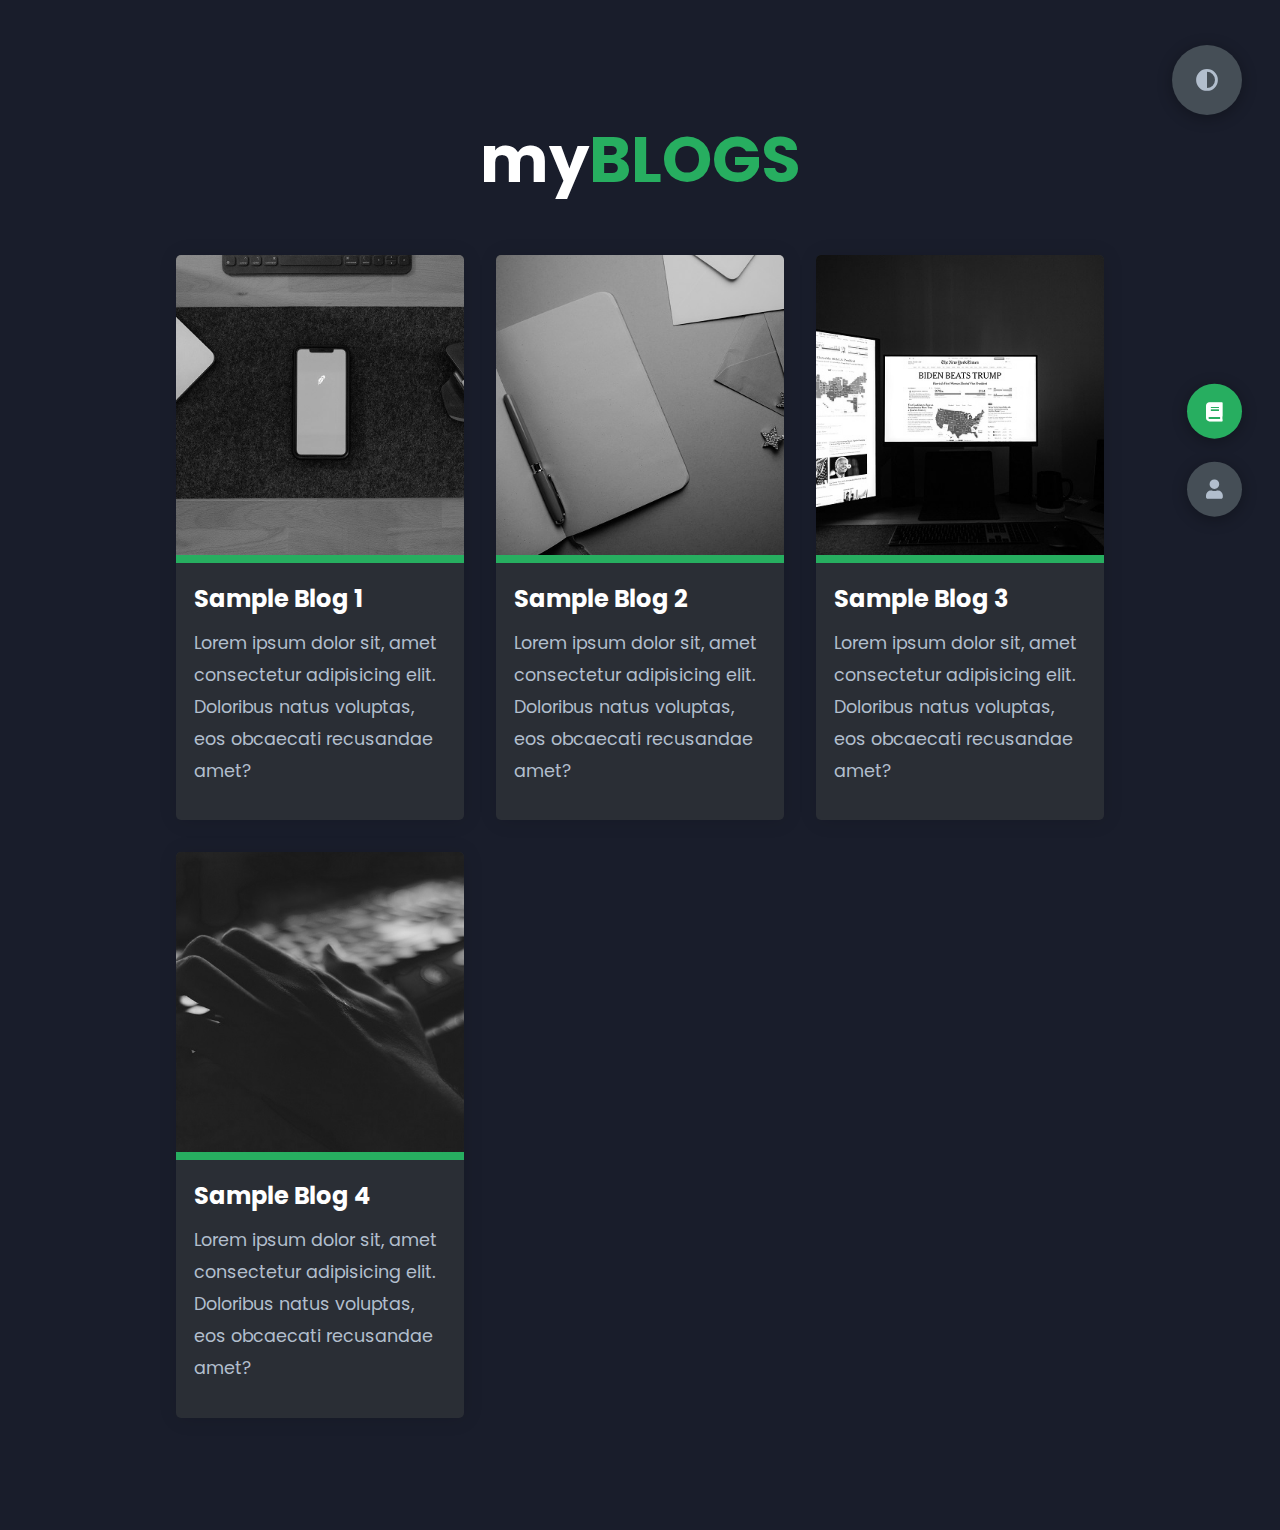
==== index.html @ 8f472147 "initial commit" ====
<!DOCTYPE html>
<html lang="en">
<head>
    <meta charset="UTF-8">
    <meta http-equiv="X-UA-Compatible" content="IE=edge">
    <meta name="viewport" content="width=device-width, initial-scale=1.0">
    <title>Portfolio</title>
    <link rel="stylesheet" href="/assets/styles.css">
    <link rel="preconnect" href="https://fonts.googleapis.com">
    <link rel="preconnect" href="https://fonts.gstatic.com" crossorigin>
    <link rel="stylesheet" href="https://cdnjs.cloudflare.com/ajax/libs/font-awesome/5.15.4/css/all.min.css" integrity="sha512-1ycn6IcaQQ40/MKBW2W4Rhis/DbILU74C1vSrLJxCq57o941Ym01SwNsOMqvEBFlcgUa6xLiPY/NS5R+E6ztJQ==" crossorigin="anonymous" referrerpolicy="no-referrer" />
    <link href="https://fonts.googleapis.com/css2?family=Poppins:wght@400;500;600;700;800&display=swap" rel="stylesheet">
    <script>
        const theme = localStorage.getItem('theme');

        // Set the class name of the main section when "theme" in cache is defined
        // Set theme to default if it is undefined
        if (theme == null) {
            document.documentElement.setAttribute("data-theme", "dark");
            localStorage["theme"] = "dark";
        }
        else if (theme == "dark") {
            document.documentElement.setAttribute("data-theme", "dark");
        }
        else if (theme == "light") {
            document.documentElement.setAttribute("data-theme", "light");
        }
    </script>
</head>
<body class="main-content" id="main-content">
    
    <!--Home Page-->
    <header class="section sec1 header active" id="home">
        <div class="header-content">
            <div class="main-title">
                <h2>My<span>Blogs</span></h2>
            </div>
            <div class="blogs">
                <div class="blog">
                    <img src="img/blog1.jpg" alt="Blog 1">
                    <div class="blog-text">
                        <a href="/blogs/blog1/">
                            <h4>
                                Sample Blog 1
                            </h4>
                        </a>
                        <p>
                            Lorem ipsum dolor sit, amet consectetur adipisicing elit. 
                            Doloribus natus voluptas, eos obcaecati recusandae amet?
                        </p>
                    </div>
                </div>
                <div class="blog">
                    <img src="img/blog2.jpg" alt="">
                    <div class="blog-text">
                        <a href="/blogs/blog1/">
                            <h4>
                                Sample Blog 2
                            </h4>
                        </a>
                        <p>
                            Lorem ipsum dolor sit, amet consectetur adipisicing elit. 
                            Doloribus natus voluptas, eos obcaecati recusandae amet?
                        </p>
                    </div>
                </div>
                <div class="blog">
                    <img src="img/blog3.jpg" alt="">
                    <div class="blog-text">
                        <a href="/blogs/blog1/">
                            <h4>
                                Sample Blog 3
                            </h4>
                        </a>
                        <p>
                            Lorem ipsum dolor sit, amet consectetur adipisicing elit. 
                            Doloribus natus voluptas, eos obcaecati recusandae amet?
                        </p>
                    </div>
                </div>
                <div class="blog">
                    <img src="img/port1.jpg" alt="">
                    <div class="blog-text">
                        <a href="/blogs/blog1/">
                            <h4>
                                Sample Blog 4
                            </h4>
                        </a>
                        <p>
                            Lorem ipsum dolor sit, amet consectetur adipisicing elit. 
                            Doloribus natus voluptas, eos obcaecati recusandae amet?
                        </p>
                    </div>
                </div>
            </div>
        </div>
    </header>

    <!--Remaining Sections-->
    <main>
        <section class="section sec2 about" id="about">
            <div class="main-title">
                <h2>about<span>Me</span></h2>
            </div>
            <div class="about-container">
                <div class="left-about">
                    <h4 class="name">Hi, I'm <span>Ashu Prasad</span>.</h4>
                    <p>
                        I'm working as a DevOps Engineer @ Bank of America. I'm part of the DataOps Team 
                        where we provision and manage the on premise Big-Data Infrastructure through DevOps solutions. <br /> <br />
                        I carry over 2 years of experience in the Software Industry with a focus on platform automations and metrics development.
                    </p>
                    <div class="btn-con">
                        <a href="#" class="submit-btn" target="_blank">
                            <span class="submit-btn-text">Download CV</span>
                            <span class="submit-btn-icon"><i class="fas fa-download"></i></span>
                        </a>
                    </div>
                </div>
                <div class="right-about">
                    <div class="about-item">
                        <img src="img/profile.jpeg" alt="">
                    </div>
                </div>
            </div>
            <h4 class="stat-title">My Skills</h4>
            <div class="about-stats">
                <div class="left-stats">
                    <div class="stat-item">
                        <p class="large-text">10+</p>
                        <p class="small-text">Projects </br> Completed</p>
                    </div>
                    <div class="stat-item">
                        <p class="large-text">2+</p>
                        <p class="small-text">Years of </br> Experience</p>
                    </div>
                </div>
                <div class="right-stats">
                    <div class="skill-item">
                        <img src="img/python.png" alt=""></img>
                    </div>
                    <div class="skill-item">
                        <img src="img/linux.png" alt=""></img>
                    </div>
                    <div class="skill-item">
                        <img src="img/git.png" alt=""></img>
                    </div>
                    <div class="skill-item">
                        <img src="img/docker.png" alt=""></img>
                    </div>
                    <div class="skill-item">
                        <img src="img/elk.png" alt=""></img>
                    </div>
                    <div class="skill-item">
                        <img src="img/ansible.png" alt=""></img>
                    </div>
                </div>
            </div>
            <h4 class="stat-title">Contact Me</h4>
            <div class="about-contact">
                <div class="left-contact">
                    <h4>Contact Me Here</h4>
                    <p>
                        
                    </p>
                    <div class="contact-info">
                        <div class="contact-item">
                            <div class="icon">
                                <i class="fas fa-map-marker-alt"></i>
                                <span>Location</span>
                            </div>
                            <p>
                                : Chennai, India
                            </p>
                        </div>
                        <div class="contact-item">
                            <div class="icon">
                                <i class="fas fa-envelope"></i>
                                <span>Email</span>
                            </div>
                            <p>
                                : ashu_prasad@outlook.com
                            </p>
                        </div>
                        <div class="contact-icons">
                            <a href="https://www.linkedin.com/in/ashuprasad/" target="_blank">
                                <i class="fab fa-linkedin"></i>
                            </a>
                            <a href="https://github.com/prasadashu" target="_blank">
                                <i class="fab fa-github"></i>
                            </a>
                        </div>
                    </div>
                </div>
                <div class="right-contact">
                    <form action="mailto:ashuprasadoffiziell@gmail.com" method="POST" class="contact-form">
                        <div class="contact-form input-name-email">
                            <input type="text" required placeholder="YOUR NAME">
                            <input type="text" required placeholder="YOUR EMAIL">
                        </div>
                        <div class="contact-form input-mail-subject">
                            <input type="text" required placeholder="ENTER SUBJECT">
                        </div>
                        <div class="contact-form input-email-content">
                            <textarea name="" id="" cols="15" rows="8" placeholder="Message here..."></textarea>
                        </div>
                        <div class="email-submit-btn">
                            <a href="#" class="submit-btn">
                                <span class="submit-btn-text">Submit</span>
                                <span class="submit-btn-icon"><i class="fas fa-envelope"></i></span>
                            </a>
                        </div>
                    </form>
                </div>
            </div>
        </section>
    </main>

    <!--Button Controls-->
    <div class="controls">
        <div class="control control-1 active-btn" data-id="home" >
            <i class="fas fa-book"></i>
        </div>
        <div class="control control-2 " data-id="about">
            <i class="fas fa-user"></i>
        </div>
    </div>

    <!--Theme Button-->
    <div class="theme-btn">
        <i class="fas fa-adjust"></i>
    </div>

    <!--Invoke JavaScript-->
    <script src="/assets/app.js"></script>
</body>
</html>
---- assets/styles.css ----
* {
  margin: 0;
  padding: 0;
  -webkit-box-sizing: border-box;
          box-sizing: border-box;
  list-style: none;
}

html, html[data-theme="light"] {
  --color-active-btn: #FFFFFF;
  --color-primary: #FFFFFF;
  --color-secondary: #1282d7;
  --color-white: #454e56;
  --color-black: #000;
  --color-grey0: #f8f8f8;
  --color-grey-1: #6c7983;
  --color-grey-2: #6c7983;
  --color-grey-3: #6c7983;
  --color-grey-4: #454e56;
  --color-grey-5: #f8f8f8;
  --color-grey-6: #12181b;
}

html[data-theme="dark"] {
  --color-active-btn: #FFFFFF;
  --color-primary: #191d2b;
  --color-secondary: #27AE60;
  --color-white: #FFFFFF;
  --color-black: #000;
  --color-grey0: #f8f8f8;
  --color-grey-1: #dbe1e8;
  --color-grey-2: #b2becd;
  --color-grey-3: #6c7983;
  --color-grey-4: #454e56;
  --color-grey-5: #2a2e35;
  --color-grey-6: #12181b;
}

:root {
  --br-sm-2: 14px;
  --box-shadow-1: 0 3px 15px rgba(0,0,0,.3);
  --transition-value: all .4s ease-in-out;
}

body {
  background-color: var(--color-primary);
  font-family: 'Poppins', sans-serif;
  font-size: 1.1rem;
  color: var(--color-white);
  -webkit-transition: all .4s ease-in-out;
  transition: all .4s ease-in-out;
}

a {
  display: inline-block;
  text-decoration: none;
  color: inherit;
  font-family: inherit;
}

header {
  min-height: 100vh;
  width: 100%;
  position: absolute;
  left: 0;
  top: 0;
  color: var(--color-white);
  overflow: hidden;
  padding: 3rem 18rem;
}

section {
  min-height: 100vh;
  width: 100%;
  position: absolute;
  left: 0;
  top: 0;
  padding: 3rem 18rem;
}

.section {
  -webkit-transform: translateY(-100%) scale(0);
          transform: translateY(-100%) scale(0);
  -webkit-transition: var(--transition-value);
  transition: var(--transition-value);
  background-color: var(--color-primary);
}

.sec1 {
  display: none;
  -webkit-transform: translateY(0) scale(1);
          transform: translateY(0) scale(1);
}

.sec2 {
  display: none;
  -webkit-transform: translateY(0) scale(1);
          transform: translateY(0) scale(1);
}

.active {
  display: block;
  -webkit-animation: scaleAnimation 1s ease-in-out;
          animation: scaleAnimation 1s ease-in-out;
}

@-webkit-keyframes scaleAnimation {
  0% {
    -webkit-transform: translateY(-100%) scale(0);
            transform: translateY(-100%) scale(0);
  }
  100% {
    -webkit-transform: translateY(0) scale(1);
            transform: translateY(0) scale(1);
  }
}

@keyframes scaleAnimation {
  0% {
    -webkit-transform: translateY(-100%) scale(0);
            transform: translateY(-100%) scale(0);
  }
  100% {
    -webkit-transform: translateY(0) scale(1);
            transform: translateY(0) scale(1);
  }
}

.name {
  text-transform: unset !important;
}

.name span {
  color: var(--color-secondary);
}

/* Navigation Button Section */
.controls {
  display: -webkit-box;
  display: -ms-flexbox;
  display: flex;
  -webkit-box-orient: vertical;
  -webkit-box-direction: normal;
      -ms-flex-direction: column;
          flex-direction: column;
  -webkit-box-align: center;
      -ms-flex-align: center;
          align-items: center;
  -webkit-box-pack: center;
      -ms-flex-pack: center;
          justify-content: center;
  top: 50%;
  right: 3%;
  -webkit-transform: translateY(-50%);
          transform: translateY(-50%);
  position: fixed;
  z-index: 10;
}

.controls .control {
  padding: 1rem;
  cursor: pointer;
  background-color: var(--color-grey-4);
  height: 55px;
  width: 55px;
  border-radius: 50%;
  display: -webkit-box;
  display: -ms-flexbox;
  display: flex;
  -webkit-box-align: center;
      -ms-flex-align: center;
          align-items: center;
  -webkit-box-pack: center;
      -ms-flex-pack: center;
          justify-content: center;
  margin: .7rem 0;
  -webkit-box-shadow: var(--box-shadow-1);
          box-shadow: var(--box-shadow-1);
}

.controls .control i {
  font-size: 1.2rem;
  color: var(--color-grey-2);
  pointer-events: none;
}

.controls .control:hover {
  -webkit-transform: scale(1.1);
          transform: scale(1.1);
}

.controls .control:hover i {
  color: var(--color-grey0);
}

.controls .active-btn {
  background-color: var(--color-secondary);
}

.controls .active-btn i {
  color: var(--color-active-btn);
}

/* Blog Navigation Button */
.blog-controls {
  display: -webkit-box;
  display: -ms-flexbox;
  display: flex;
  -webkit-box-orient: vertical;
  -webkit-box-direction: normal;
      -ms-flex-direction: column;
          flex-direction: column;
  -webkit-box-align: center;
      -ms-flex-align: center;
          align-items: center;
  -webkit-box-pack: center;
      -ms-flex-pack: center;
          justify-content: center;
  top: 50%;
  right: 3%;
  -webkit-transform: translateY(-50%);
          transform: translateY(-50%);
  position: fixed;
  z-index: 10;
}

.blog-controls .blog-btn {
  padding: 1rem;
  cursor: pointer;
  background-color: var(--color-grey-4);
  height: 55px;
  width: 55px;
  border-radius: 50%;
  display: -webkit-box;
  display: -ms-flexbox;
  display: flex;
  -webkit-box-align: center;
      -ms-flex-align: center;
          align-items: center;
  -webkit-box-pack: center;
      -ms-flex-pack: center;
          justify-content: center;
  margin: .7rem 0;
  -webkit-box-shadow: var(--box-shadow-1);
          box-shadow: var(--box-shadow-1);
}

.blog-controls .blog-btn i {
  font-size: 1.2rem;
  color: var(--color-grey-2);
  pointer-events: none;
}

.blog-controls .blog-btn:hover {
  -webkit-transform: scale(1.1);
          transform: scale(1.1);
}

.blog-controls .blog-btn:hover i {
  color: var(--color-grey0);
}

.main-title {
  text-align: center;
}

.main-title h2 {
  position: relative;
  text-transform: lowercase;
  font-size: 4rem;
  font-weight: 700;
}

.main-title h2 span {
  text-transform: uppercase;
  color: var(--color-secondary);
}

/* Blog Section */
.blogs {
  display: -ms-grid;
  display: grid;
  -ms-grid-columns: (1fr)[3];
      grid-template-columns: repeat(3, 1fr);
  grid-gap: 2rem;
  margin-top: 3rem;
}

.blogs .blog {
  position: relative;
  background-color: var(--color-grey-5);
  border-radius: 5px;
  -webkit-box-shadow: 1px 1px 20px rgba(0, 0, 0, 0.1);
          box-shadow: 1px 1px 20px rgba(0, 0, 0, 0.1);
  -webkit-transition: var(--transition-value);
  transition: var(--transition-value);
}

.blogs .blog img {
  width: 100%;
  height: 300px;
  -o-object-fit: cover;
     object-fit: cover;
  -webkit-filter: grayscale(100%);
          filter: grayscale(100%);
  border-top-left-radius: 5px;
  border-top-right-radius: 5px;
  -webkit-transform: var(--transition-value);
          transform: var(--transition-value);
}

.blogs .blog:hover {
  -webkit-box-shadow: 1px 1px 20px rgba(0, 0, 0, 0.3);
          box-shadow: 1px 1px 20px rgba(0, 0, 0, 0.3);
  -webkit-transform: translateY(-5px);
          transform: translateY(-5px);
  -webkit-transition: var(--transition-value);
  transition: var(--transition-value);
}

.blogs .blog:hover img {
  -webkit-filter: grayscale(0);
          filter: grayscale(0);
  -webkit-transform: scale(1.1);
          transform: scale(1.1);
  -webkit-box-shadow: 0px 4px 15px rgba(0, 0, 0, 0.8);
          box-shadow: 0px 4px 15px rgba(0, 0, 0, 0.8);
}

.blogs .blog .blog-text {
  margin-top: -7px;
  padding: 1.1rem;
  border-top: 8px solid var(--color-secondary);
}

.blogs .blog .blog-text a {
  font-size: 1.5rem;
  margin-bottom: .7rem;
  -webkit-transition: var(--transition-value);
  transition: var(--transition-value);
  cursor: pointer;
}

.blogs .blog .blog-text a:hover {
  color: var(--color-secondary);
}

.blogs .blog .blog-text p {
  color: var(--color-grey-2);
  line-height: 2rem;
  padding-bottom: 1rem;
}

/* About Section */
.about-container {
  display: -ms-grid;
  display: grid;
  -ms-grid-columns: (1fr)[2];
      grid-template-columns: repeat(2, 1fr);
  padding-top: 3.5rem;
  padding-bottom: 5rem;
  grid-gap: 10rem;
}

.about-container .left-about p {
  line-height: 2rem;
  padding: 2rem;
  color: var(--color-grey-1);
}

.about-container .left-about h4 {
  font-size: 2rem;
  text-transform: uppercase;
}

.about-container .left-about .btn-con {
  display: -webkit-box;
  display: -ms-flexbox;
  display: flex;
  -webkit-box-pack: start;
      -ms-flex-pack: start;
          justify-content: flex-start;
}

.about-container .right-about {
  display: -ms-grid;
  display: grid;
  -ms-grid-columns: (1fr)[1];
      grid-template-columns: repeat(1, 1fr);
  grid-gap: 2rem;
}

.about-container .right-about .about-item {
  display: -webkit-box;
  display: -ms-flexbox;
  display: flex;
  border: 1px solid var(--color-grey-5);
  width: 25rem;
  height: 25rem;
  border-radius: 50%;
  -webkit-transition: var(--transition-value);
  transition: var(--transition-value);
  -webkit-box-shadow: 1px 2px 15px rgba(0, 0, 0, 0.1);
          box-shadow: 1px 2px 15px rgba(0, 0, 0, 0.1);
}

.about-container .right-about .about-item img {
  display: block;
  margin: auto;
  width: 20rem;
  height: 20rem;
  border-radius: 50%;
}

.about-container .right-about .about-item:hover {
  cursor: default;
  -webkit-transform: translateY(-5px);
          transform: translateY(-5px);
  border: 1px solid var(--color-secondary);
  -webkit-box-shadow: 1px 4px 15px rgba(0, 0, 0, 0.32);
          box-shadow: 1px 4px 15px rgba(0, 0, 0, 0.32);
}

/* Stat Title */
.stat-title {
  text-transform: uppercase;
  font-size: 1.4rem;
  text-align: center;
  -webkit-box-pack: center;
      -ms-flex-pack: center;
          justify-content: center;
  padding: 2rem 0;
  position: relative;
}

.stat-title::before {
  content: '';
  -webkit-box-pack: center;
      -ms-flex-pack: center;
          justify-content: center;
  -webkit-box-align: center;
      -ms-flex-align: center;
          align-items: center;
  position: absolute;
  left: 50%;
  top: 0;
  width: 40%;
  height: 1px;
  background-color: var(--color-secondary);
  -webkit-transform: translateX(-50%);
          transform: translateX(-50%);
  -webkit-animation: line-spread 1.5s linear forwards;
          animation: line-spread 1.5s linear forwards;
}

@-webkit-keyframes line-spread {
  0% {
    width: 0%;
  }
  100% {
    width: 40%;
  }
}

@keyframes line-spread {
  0% {
    width: 0%;
  }
  100% {
    width: 40%;
  }
}

/* About Stats */
.about-stats {
  display: -ms-grid;
  display: grid;
  -ms-grid-columns: (1fr)[2];
      grid-template-columns: repeat(2, 1fr);
  grid-gap: 10rem;
  padding-bottom: 4rem;
}

.about-stats .left-stats {
  display: -ms-grid;
  display: grid;
  -ms-grid-columns: (1fr)[2];
      grid-template-columns: repeat(2, 1fr);
  grid-gap: 2rem;
}

.about-stats .left-stats .stat-item {
  border: 1px solid var(--color-grey-5);
  border-radius: 5px;
  -webkit-box-shadow: 1px 4px 15px rgba(0, 0, 0, 0.1);
          box-shadow: 1px 4px 15px rgba(0, 0, 0, 0.1);
}

.about-stats .left-stats .stat-item:hover {
  -webkit-transition: var(--transition-value);
  transition: var(--transition-value);
  -webkit-transform: translateY(-5px);
          transform: translateY(-5px);
  border: 1px solid var(--color-secondary);
  -webkit-box-shadow: 1px 4px 15px rgba(0, 0, 0, 0.32);
          box-shadow: 1px 4px 15px rgba(0, 0, 0, 0.32);
}

.about-stats .left-stats .stat-item .large-text {
  font-size: 3rem;
  font-weight: 700;
  color: var(--color-secondary);
  padding-left: 1rem;
}

.about-stats .left-stats .stat-item .small-text {
  padding-left: 1rem;
  padding-bottom: 1rem;
  position: relative;
  text-transform: uppercase;
  font-size: 1.2rem;
  color: var(--color-grey-1);
  letter-spacing: 2px;
}

.about-stats .right-stats {
  display: -ms-grid;
  display: grid;
  -ms-grid-columns: (1fr)[3];
      grid-template-columns: repeat(3, 1fr);
  grid-gap: 2rem;
  -webkit-box-align: center;
      -ms-flex-align: center;
          align-items: center;
  -webkit-box-pack: center;
      -ms-flex-pack: center;
          justify-content: center;
}

.about-stats .right-stats .skill-item {
  display: -webkit-box;
  display: -ms-flexbox;
  display: flex;
  -webkit-box-align: center;
      -ms-flex-align: center;
          align-items: center;
  -webkit-box-pack: center;
      -ms-flex-pack: center;
          justify-content: center;
  padding: 3rem;
  height: 55px;
  width: 55px;
  border-radius: 50%;
  margin: .7rem 0;
  -webkit-box-shadow: var(--box-shadow-1);
          box-shadow: var(--box-shadow-1);
  -webkit-transition: var(--transition-value);
  transition: var(--transition-value);
}

.about-stats .right-stats .skill-item img {
  width: 80px;
  height: 80px;
  border-radius: 50%;
}

.about-stats .right-stats .skill-item i {
  font-size: 3rem;
  color: var(--color-grey-2);
  pointer-events: none;
}

.about-stats .right-stats .skill-item:hover {
  background-color: var(--color-secondary);
  -webkit-box-shadow: 1px 4px 15px rgba(0, 0, 0, 0.32);
          box-shadow: 1px 4px 15px rgba(0, 0, 0, 0.32);
}

.about-stats .right-stats .skill-item:hover i {
  color: var(--color-white);
}

/* About Contact */
.about-contact {
  display: -ms-grid;
  display: grid;
  -ms-grid-columns: (1fr)[2];
      grid-template-columns: repeat(2, 1fr);
  grid-gap: 2rem;
  padding-bottom: 4rem;
}

.about-contact .left-contact h4 {
  margin-top: 1rem;
  font-size: 2rem;
  text-transform: uppercase;
}

.about-contact .left-contact p {
  margin: 1rem 0;
  line-height: 2rem;
}

.about-contact .left-contact .contact-info .contact-item {
  display: -webkit-box;
  display: -ms-flexbox;
  display: flex;
  -webkit-box-align: center;
      -ms-flex-align: center;
          align-items: center;
  -webkit-box-pack: justify;
      -ms-flex-pack: justify;
          justify-content: space-between;
}

.about-contact .left-contact .contact-info .contact-item p {
  margin: .3rem 0;
  padding: 0;
}

.about-contact .left-contact .contact-info .contact-item .icon {
  display: -ms-grid;
  display: grid;
  -ms-grid-columns: 40px 1fr;
      grid-template-columns: 40px 1fr;
}

.about-contact .left-contact .contact-info .contact-item .icon i {
  display: -webkit-box;
  display: -ms-flexbox;
  display: flex;
  -webkit-box-align: center;
      -ms-flex-align: center;
          align-items: center;
  font-size: 1.3rem;
}

.about-contact .left-contact .contact-icons {
  display: -webkit-box;
  display: -ms-flexbox;
  display: flex;
  margin-top: 2rem;
}

.about-contact .left-contact .contact-icons a {
  display: -webkit-box;
  display: -ms-flexbox;
  display: flex;
  -webkit-box-align: center;
      -ms-flex-align: center;
          align-items: center;
  color: var(--color-white);
  background-color: var(--color-grey-5);
  cursor: pointer;
  -webkit-box-pack: center;
      -ms-flex-pack: center;
          justify-content: center;
  width: 50px;
  height: 50px;
  border-radius: 50%;
  margin: 0 .4rem;
  -webkit-transition: var(--transition-value);
  transition: var(--transition-value);
}

.about-contact .left-contact .contact-icons a:hover {
  background-color: var(--color-secondary);
}

.about-contact .left-contact .contact-icons a:hover i {
  color: var(--color-primary);
}

.about-contact .left-contact .contact-icons a i {
  display: -webkit-box;
  display: -ms-flexbox;
  display: flex;
  -webkit-box-align: center;
      -ms-flex-align: center;
          align-items: center;
  -webkit-box-pack: center;
      -ms-flex-pack: center;
          justify-content: center;
  font-size: 1.3rem;
}

.about-contact .right-contact {
  -webkit-box-flex: 3;
      -ms-flex: 3;
          flex: 3;
  margin-left: 3rem;
}

.about-contact .right-contact .contact-form {
  margin: 1.5rem 0;
}

.about-contact .right-contact .contact-form input, .about-contact .right-contact .contact-form textarea {
  border-radius: 30px;
  font-weight: inherit;
  font-size: inherit;
  font-family: inherit;
  padding: .8rem 1.1rem;
  outline: none;
  border: none;
  background-color: var(--color-grey-5);
  width: 100%;
  color: var(--color-white);
  resize: none;
}

.about-contact .right-contact .contact-form .input-name-email {
  display: -webkit-box;
  display: -ms-flexbox;
  display: flex;
  margin: 1.5rem 0;
}

.about-contact .right-contact .contact-form .input-name-email :last-child {
  margin-left: 1.5rem;
}

.about-contact .right-contact .contact-form .email-submit-btn {
  display: -webkit-box;
  display: -ms-flexbox;
  display: flex;
  -webkit-box-pack: start;
      -ms-flex-pack: start;
          justify-content: flex-start;
}

/* Common Classes */
.submit-btn {
  border-radius: 30px;
  color: inherit;
  font-weight: 600;
  position: relative;
  border: 1px solid var(--color-secondary);
  display: -webkit-box;
  display: -ms-flexbox;
  display: flex;
  -ms-flex-item-align: start;
      align-self: flex-start;
  display: flex;
  -webkit-box-align: center;
      -ms-flex-align: center;
          align-items: center;
  overflow: hidden;
}

.submit-btn .submit-btn-text {
  padding: 0 2rem;
}

.submit-btn .submit-btn-icon {
  color: var(--color-active-btn);
  background-color: var(--color-secondary);
  display: -webkit-box;
  display: -ms-flexbox;
  display: flex;
  -webkit-box-align: center;
      -ms-flex-align: center;
          align-items: center;
  -webkit-box-pack: center;
      -ms-flex-pack: center;
          justify-content: center;
  border-radius: 50%;
  padding: 1rem;
}

.submit-btn::before {
  content: '';
  position: absolute;
  top: 0;
  right: 0;
  -webkit-transform: translateX(100%);
          transform: translateX(100%);
  -webkit-transition: all .4s ease-out;
  transition: all .4s ease-out;
  z-index: -1;
}

.submit-btn:hover {
  -webkit-transition: all .4s ease-out;
  transition: all .4s ease-out;
}

.submit-btn:hover::before {
  width: 100%;
  height: 100%;
  background-color: var(--color-secondary);
  -webkit-transform: translateX(0);
          transform: translateX(0);
  -webkit-transition: all .4s ease-out;
  transition: all .4s ease-out;
}

/* Theme Button */
.theme-btn {
  top: 5%;
  right: 3%;
  width: 70px;
  height: 70px;
  border-radius: 50%;
  background-color: var(--color-grey-4);
  cursor: pointer;
  position: fixed;
  display: -webkit-box;
  display: -ms-flexbox;
  display: flex;
  -webkit-box-pack: center;
      -ms-flex-pack: center;
          justify-content: center;
  -webkit-box-align: center;
      -ms-flex-align: center;
          align-items: center;
  -webkit-box-shadow: 0 3px 15px rgba(0, 0, 0, 0.3);
          box-shadow: 0 3px 15px rgba(0, 0, 0, 0.3);
  -webkit-transition: var(--transition-value);
  transition: var(--transition-value);
}

.theme-btn:active {
  -webkit-transform: translateY(-3px);
          transform: translateY(-3px);
}

.theme-btn i {
  font-size: 1.4rem;
  color: var(--color-grey-2);
  pointer-events: none;
}

/* Blog-Content */
.blog-container {
  min-height: 100vh;
  width: 100%;
  position: absolute;
  left: 0;
  top: 0;
  padding: 3rem 18rem;
}

.blog-container .blog-heading-image {
  display: block;
  margin: 0 0 3em 0;
}

.blog-container .blog-heading-image img {
  border-radius: 4px;
  width: 100%;
  border: 0;
  display: inline-block;
  position: relative;
}

.blog-container .blog-header {
  font-size: 3.5rem;
  line-height: 1.5rem;
  margin-bottom: 3rem;
}

.blog-container .sub-header {
  margin-top: 40px;
  margin-bottom: 10px;
  font-weight: 600;
}

.blog-container p {
  color: var(--color-grey-2);
  line-height: 2rem;
  padding-bottom: 1rem;
}

.blog-container blockquote {
  display: block;
  line-height: 1.75;
  border-left: solid 4px #c9c9c9;
  font-style: italic;
  font-size: 1.3em;
  margin: 0 0 2em 0;
  padding: 0.5em 0 0.5em 2em;
}

.blog-container .small-code {
  background: rgba(144, 144, 144, 0.075);
  border-radius: 4px;
  font-family: "Courier New", monospace;
  font-size: 0.9em;
  margin: 0 0.25em;
  padding: 0.25em 0.65em;
}

.blog-container .code-block {
  display: block;
  line-height: 1.75;
  overflow-x: auto;
  background: rgba(144, 144, 144, 0.075);
  border-radius: 4px;
  border: solid 1px #c9c9c9;
  border-spacing: 2px;
  border-collapse: collapse;
  text-indent: initial;
  font-family: "Courier New", monospace;
  font-size: 0.9em;
  margin: 2rem 0.25em;
  padding: 0.25em 0.65em;
}

.blog-container .code-block .line-no {
  color: var(--color-secondary);
  border-right: 1px solid var(--color-grey-3);
  margin: 0.8rem 0rem;
  padding: 0 0.5rem;
  min-width: 2.2rem;
  text-align: right;
  line-height: 1.4rem;
  font-size: 0.85rem;
}

.blog-container .code-block .code-lines {
  margin-bottom: 0;
  line-height: 1.4rem;
  font-size: 0.85rem;
  word-wrap: normal;
  white-space: pre;
  padding-left: 1rem;
  padding-right: 1rem;
}

.about-container .left-about p {
  padding-left: 0;
}

@media screen and (max-width: 600px) {
  header {
    padding: 0 !important;
  }
  .theme-btn {
    width: 50px;
    height: 50px;
  }
  .header-content {
    -ms-grid-columns: (1fr)[1];
        grid-template-columns: repeat(1, 1fr);
    padding-bottom: 6rem;
  }
  .left-header .h-shape {
    display: none;
  }
  .right-header {
    -ms-grid-row: 1;
    grid-row: 1;
    padding-right: 0rem !important;
    width: 90%;
    margin: 0 auto;
  }
  .right-header .name {
    font-size: 2.5rem !important;
    text-align: center;
    padding-top: 3rem;
  }
  .header-content .left-header .image {
    margin: 0 auto;
    width: 90%;
  }
  .controlls {
    top: auto;
    bottom: 0;
    -webkit-box-orient: horizontal;
    -webkit-box-direction: normal;
        -ms-flex-direction: row;
            flex-direction: row;
    -webkit-box-pack: center;
        -ms-flex-pack: center;
            justify-content: center;
    left: 50%;
    -webkit-transform: translateX(-50%);
            transform: translateX(-50%);
    width: 100%;
    background-color: var(--color-grey-5);
  }
  .controlls .control {
    margin: 1rem .3rem;
  }
  .about-container {
    -ms-grid-columns: (1fr)[1];
        grid-template-columns: repeat(1, 1fr);
  }
  .about-container .right-about {
    -ms-grid-columns: (1fr)[1];
        grid-template-columns: repeat(1, 1fr);
    padding-top: 2.5rem;
  }
  .about-container .left-about {
    padding-right: 0;
  }
  .about-container .left-about p {
    padding-left: 0;
  }
  .timeline {
    -ms-grid-columns: (1fr)[1];
        grid-template-columns: repeat(1, 1fr);
    padding-bottom: 6rem;
  }
  .section {
    padding: 2rem 2.5rem !important;
  }
  .about-stats .progress-bars {
    -ms-grid-columns: (1fr)[1];
        grid-template-columns: repeat(1, 1fr);
  }
  .portfolios {
    -ms-grid-columns: (1fr)[1];
        grid-template-columns: repeat(1, 1fr);
    padding-bottom: 6rem;
    margin-top: 1rem;
  }
  .blogs {
    -ms-grid-columns: (1fr)[1];
        grid-template-columns: repeat(1, 1fr);
    padding-bottom: 6rem;
  }
  .contact-content-con {
    -webkit-box-orient: vertical;
    -webkit-box-direction: normal;
        -ms-flex-direction: column;
            flex-direction: column;
  }
  .contact-content-con .right-contact {
    margin-left: 0;
    margin-top: 2.5rem;
  }
  .contact-content-con .right-contact .i-c-2 {
    -webkit-box-orient: vertical;
    -webkit-box-direction: normal;
        -ms-flex-direction: column;
            flex-direction: column;
  }
  .contact-content-con .right-contact .i-c-2 :last-child {
    margin-left: 0;
    margin-top: 1.5rem;
  }
  .contact-content-con .right-contact {
    margin-bottom: 6rem;
  }
  .contact-item {
    -webkit-box-orient: vertical;
    -webkit-box-direction: normal;
        -ms-flex-direction: column;
            flex-direction: column;
    margin: 1rem 0;
  }
  .contact-item p {
    font-size: 15px;
    color: var(--color-grey-2);
  }
  .contact-item span {
    font-size: 15px;
  }
  .contact-item .icon {
    -ms-grid-columns: 25px 1fr;
        grid-template-columns: 25px 1fr;
  }
  .main-title h2 {
    font-size: 2rem;
  }
  .main-title h2 span {
    font-size: 2.3rem;
  }
  .main-title h2 .bg-text {
    font-size: 2.3rem;
  }
}

@media screen and (max-width: 1432px) {
  .section {
    padding: 7rem 11rem;
  }
  .contact-content-con {
    -webkit-box-orient: vertical;
    -webkit-box-direction: normal;
        -ms-flex-direction: column;
            flex-direction: column;
  }
  .contact-content-con .right-contact {
    margin-left: 0;
    margin-top: 2.5rem;
  }
  .contact-content-con .right-contact .i-c-2 {
    -webkit-box-orient: vertical;
    -webkit-box-direction: normal;
        -ms-flex-direction: column;
            flex-direction: column;
  }
  .contact-content-con .right-contact .i-c-2 :last-child {
    margin-left: 0;
    margin-top: 1.5rem;
  }
  .contact-content-con .right-contact {
    margin-bottom: 6rem;
  }
  .main-title h2 .bg-text {
    font-size: 5.5rem;
  }
}

@media screen and (max-width: 1250px) {
  .blogs {
    -ms-grid-columns: (1fr)[2];
        grid-template-columns: repeat(2, 1fr);
    margin-top: 6rem;
  }
  .portfolios {
    -ms-grid-columns: (1fr)[2];
        grid-template-columns: repeat(2, 1fr);
  }
  .header-content .right-header {
    padding-right: 9rem;
  }
}

@media screen and (max-width: 660px) {
  .blogs {
    -ms-grid-columns: (1fr)[1];
        grid-template-columns: repeat(1, 1fr);
  }
  .portfolios {
    -ms-grid-columns: (1fr)[1];
        grid-template-columns: repeat(1, 1fr);
  }
}

@media screen and (max-width: 1070px) {
  .about-container {
    -ms-grid-columns: (1fr)[1];
        grid-template-columns: repeat(1, 1fr);
  }
  .about-container .right-about {
    padding-top: 2.5rem;
  }
  .main-title h2 {
    font-size: 4rem;
  }
  .main-title h2 span {
    font-size: 4rem;
  }
  .main-title h2 .bg-text {
    font-size: 4.5rem;
  }
}

@media screen and (max-width: 970px) {
  .section {
    padding: 7rem 6rem;
  }
  .about-container .left-about {
    padding-right: 0rem;
  }
  .header-content {
    -ms-grid-columns: (1fr)[1];
        grid-template-columns: repeat(1, 1fr);
    padding-bottom: 6rem;
  }
  .left-header .h-shape {
    display: none;
  }
  .left-header .image {
    width: 90% !important;
    margin: 0 auto !important;
  }
  .right-header {
    -ms-grid-row: 1;
    grid-row: 1;
    padding-right: 0rem !important;
    width: 90%;
    margin: 0 auto;
  }
  .right-header .name {
    font-size: 2.5rem !important;
    text-align: center;
    padding-top: 3rem;
  }
}

@media screen and (max-width: 700px) {
  .section {
    padding: 7rem 3rem;
  }
  .about-stats .progress-bars {
    -ms-grid-columns: (1fr)[1];
        grid-template-columns: repeat(1, 1fr);
  }
  .about-container .right-about {
    -ms-grid-columns: (1fr)[1];
        grid-template-columns: repeat(1, 1fr);
  }
  .timeline {
    -ms-grid-columns: (1fr)[1];
        grid-template-columns: repeat(1, 1fr);
  }
  .main-title h2 {
    font-size: 3rem;
  }
  .main-title h2 span {
    font-size: 3rem;
  }
  .main-title h2 .bg-text {
    font-size: 4rem;
  }
}
/*# sourceMappingURL=styles.css.map */
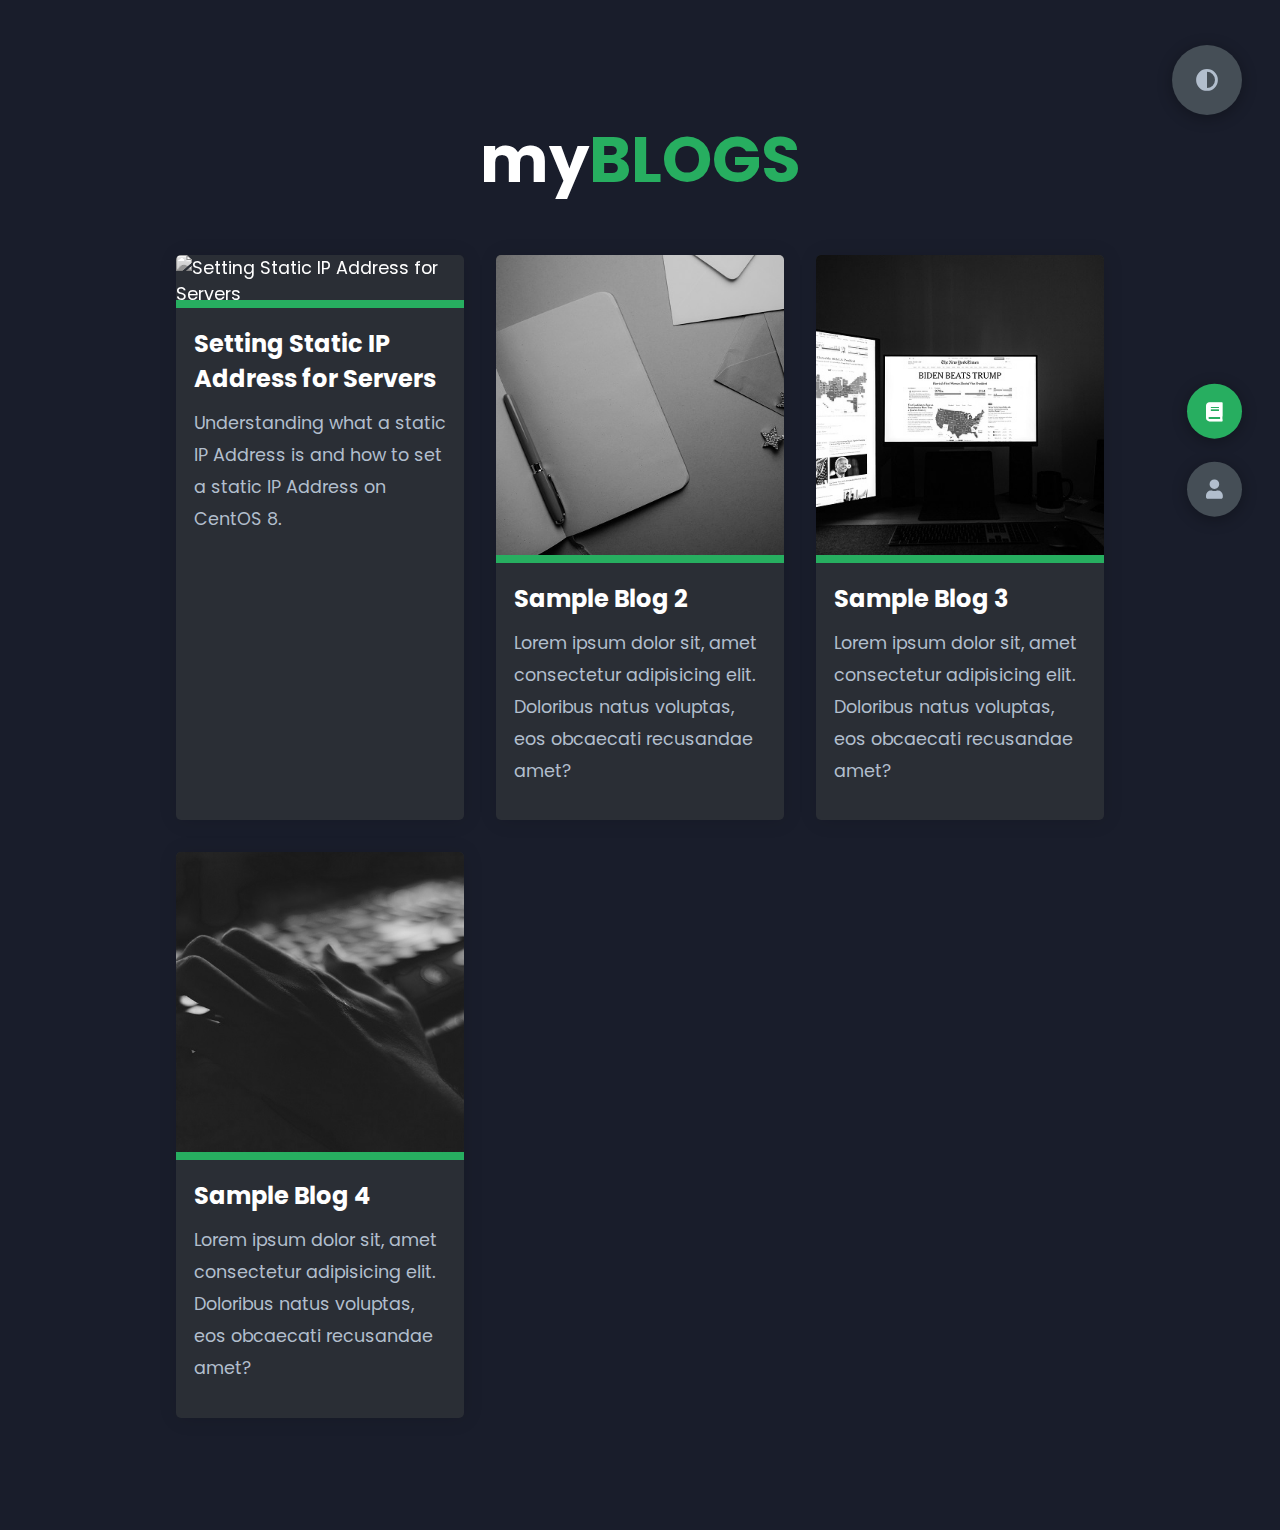
==== commit b7981b4a: "Updated home index page with 'Static IP Address' blog details" ====
--- a/index.html
+++ b/index.html
@@ -4,7 +4,7 @@
     <meta charset="UTF-8">
     <meta http-equiv="X-UA-Compatible" content="IE=edge">
     <meta name="viewport" content="width=device-width, initial-scale=1.0">
-    <title>Portfolio</title>
+    <title>Ashu Prasad</title>
     <link rel="stylesheet" href="/assets/styles.css">
     <link rel="preconnect" href="https://fonts.googleapis.com">
     <link rel="preconnect" href="https://fonts.gstatic.com" crossorigin>
@@ -37,11 +37,24 @@
             </div>
             <div class="blogs">
                 <div class="blog">
-                    <img src="img/blog1.jpg" alt="Blog 1">
-                    <div class="blog-text">
-                        <a href="/blogs/blog1/">
-                            <h4>
-                                Sample Blog 1
+                    <img src="img/static_ip.jpg" alt="Setting Static IP Address for Servers">
+                    <div class="blog-text">
+                        <a href="/blogs/blog_set_static_ip/">
+                            <h4>
+                                Setting Static IP Address for Servers
+                            </h4>
+                        </a>
+                        <p>
+                            Understanding what a static IP Address is and how to set a static IP Address on CentOS 8.
+                        </p>
+                    </div>
+                </div>
+                <div class="blog">
+                    <img src="img/blog2.jpg" alt="">
+                    <div class="blog-text">
+                        <a href="/blogs/blog_template/">
+                            <h4>
+                                Sample Blog 2
                             </h4>
                         </a>
                         <p>
@@ -51,11 +64,11 @@
                     </div>
                 </div>
                 <div class="blog">
-                    <img src="img/blog2.jpg" alt="">
-                    <div class="blog-text">
-                        <a href="/blogs/blog1/">
-                            <h4>
-                                Sample Blog 2
+                    <img src="img/blog3.jpg" alt="">
+                    <div class="blog-text">
+                        <a href="/blogs/blog_template/">
+                            <h4>
+                                Sample Blog 3
                             </h4>
                         </a>
                         <p>
@@ -65,23 +78,9 @@
                     </div>
                 </div>
                 <div class="blog">
-                    <img src="img/blog3.jpg" alt="">
-                    <div class="blog-text">
-                        <a href="/blogs/blog1/">
-                            <h4>
-                                Sample Blog 3
-                            </h4>
-                        </a>
-                        <p>
-                            Lorem ipsum dolor sit, amet consectetur adipisicing elit. 
-                            Doloribus natus voluptas, eos obcaecati recusandae amet?
-                        </p>
-                    </div>
-                </div>
-                <div class="blog">
                     <img src="img/port1.jpg" alt="">
                     <div class="blog-text">
-                        <a href="/blogs/blog1/">
+                        <a href="/blogs/blog_template/">
                             <h4>
                                 Sample Blog 4
                             </h4>
@@ -159,7 +158,6 @@
             <h4 class="stat-title">Contact Me</h4>
             <div class="about-contact">
                 <div class="left-contact">
-                    <h4>Contact Me Here</h4>
                     <p>
                         
                     </p>
@@ -193,7 +191,7 @@
                     </div>
                 </div>
                 <div class="right-contact">
-                    <form action="mailto:ashuprasadoffiziell@gmail.com" method="POST" class="contact-form">
+                    <form action="mailto:ashuprasad_sample_mailid@sample_domain.com" method="POST" class="contact-form">
                         <div class="contact-form input-name-email">
                             <input type="text" required placeholder="YOUR NAME">
                             <input type="text" required placeholder="YOUR EMAIL">
--- a/assets/styles.css
+++ b/assets/styles.css
@@ -1,9 +1,7 @@
 * {
   margin: 0;
-  padding: 0;
   -webkit-box-sizing: border-box;
           box-sizing: border-box;
-  list-style: none;
 }
 
 html, html[data-theme="light"] {
@@ -856,7 +854,7 @@
 
 .blog-container .blog-header {
   font-size: 3.5rem;
-  line-height: 1.5rem;
+  line-height: 2.5rem;
   margin-bottom: 3rem;
 }
 
@@ -866,10 +864,36 @@
   font-weight: 600;
 }
 
-.blog-container p {
+.blog-container div {
   color: var(--color-grey-2);
   line-height: 2rem;
   padding-bottom: 1rem;
+}
+
+.blog-container ul {
+  margin-top: 1rem;
+  margin-bottom: 3rem;
+  line-height: 2.5rem;
+}
+
+.blog-container .blog-content-image {
+  display: block;
+  margin: 0 0 3em 0;
+}
+
+.blog-container .blog-content-image img {
+  border-radius: 4px;
+  width: 100%;
+  border: 0;
+  display: inline-block;
+  position: relative;
+}
+
+.blog-container .blog-content-image:hover {
+  -webkit-transition: var(--transition-value);
+  transition: var(--transition-value);
+  -webkit-transform: scale(1.35);
+  transform: scale(1.35);
 }
 
 .blog-container blockquote {
@@ -1071,6 +1095,19 @@
   .main-title h2 .bg-text {
     font-size: 2.3rem;
   }
+  .blog-container {
+    padding: 2rem 2rem;
+  }
+  .blog-container .blog-header {
+    font-size: 30px;
+  }
+  .blog-container .blog-content {
+    font-size: 15px;
+  }
+  .blog-container blockquote {
+    line-height: 2rem;
+    font-size: 15px;
+  }
 }
 
 @media screen and (max-width: 1432px) {
@@ -1117,6 +1154,28 @@
   }
   .header-content .right-header {
     padding-right: 9rem;
+  }
+  .blog-container {
+    padding: 2rem 2rem;
+  }
+  .blog-container .blog-header {
+    font-size: 45px;
+  }
+  .blog-container .blog-content {
+    font-size: 20px;
+    line-height: 2.5rem;
+  }
+  .blog-container blockquote {
+    line-height: 2.5rem;
+    font-size: 22px;
+  }
+  .blog-container .line-no {
+    line-height: 30px !important;
+    font-size: 18px !important;
+  }
+  .blog-container .code-lines {
+    line-height: 30px !important;
+    font-size: 18px !important;
   }
 }
 
@@ -1187,13 +1246,76 @@
   .section {
     padding: 7rem 3rem;
   }
-  .about-stats .progress-bars {
-    -ms-grid-columns: (1fr)[1];
-        grid-template-columns: repeat(1, 1fr);
-  }
-  .about-container .right-about {
-    -ms-grid-columns: (1fr)[1];
-        grid-template-columns: repeat(1, 1fr);
+  .about-container {
+    -ms-grid-columns: (1fr)[1];
+        grid-template-columns: repeat(1, 1fr);
+    font-size: 16px;
+    grid-gap: 2rem;
+  }
+  .about-container .left-about .name {
+    font-size: 30px;
+  }
+  .about-container .left-about .btn-con {
+    -webkit-box-pack: center;
+        -ms-flex-pack: center;
+            justify-content: center;
+  }
+  .about-container .right-about .about-item {
+    width: 20rem;
+    height: 20rem;
+  }
+  .about-container .right-about .about-item img {
+    width: 15rem;
+    height: 15rem;
+  }
+  .about-stats {
+    -ms-grid-columns: (1fr)[1];
+        grid-template-columns: repeat(1, 1fr);
+    grid-gap: 3rem;
+  }
+  .about-stats .left-stats .stat-item .large-text {
+    font-size: 2rem;
+  }
+  .about-stats .left-stats .stat-item .small-text {
+    font-size: 1rem;
+  }
+  .about-stats .right-stats {
+    grid-gap: 15px;
+  }
+  .about-stats .right-stats .skill-item {
+    width: 55px;
+    height: 55px;
+    padding: 2.5rem;
+  }
+  .about-stats .right-stats .skill-item img {
+    width: 55px;
+    height: 55px;
+  }
+  .about-contact {
+    -ms-grid-columns: (1fr)[1];
+        grid-template-columns: repeat(1, 1fr);
+  }
+  .about-contact .left-contact .contact-info .contact-icons {
+    -webkit-box-pack: center;
+        -ms-flex-pack: center;
+            justify-content: center;
+  }
+  .about-contact .right-contact {
+    margin-left: 0rem;
+  }
+  .about-contact .right-contact .contact-form {
+    margin: 15px !important;
+  }
+  .about-contact .right-contact .contact-form input {
+    font-size: 13px;
+  }
+  .about-contact .right-contact .contact-form textarea {
+    font-size: 13px;
+  }
+  .about-contact .right-contact .email-submit-btn {
+    -webkit-box-pack: center !important;
+        -ms-flex-pack: center !important;
+            justify-content: center !important;
   }
   .timeline {
     -ms-grid-columns: (1fr)[1];
@@ -1208,5 +1330,26 @@
   .main-title h2 .bg-text {
     font-size: 4rem;
   }
+  .blog-container {
+    padding: 2rem 2rem;
+  }
+  .blog-container .blog-header {
+    font-size: 30px;
+  }
+  .blog-container .blog-content {
+    font-size: 15px;
+  }
+  .blog-container blockquote {
+    line-height: 2rem;
+    font-size: 15px;
+  }
+  .blog-container .line-no {
+    line-height: 20px !important;
+    font-size: 15px !important;
+  }
+  .blog-container .code-lines {
+    line-height: 20px !important;
+    font-size: 15px !important;
+  }
 }
 /*# sourceMappingURL=styles.css.map */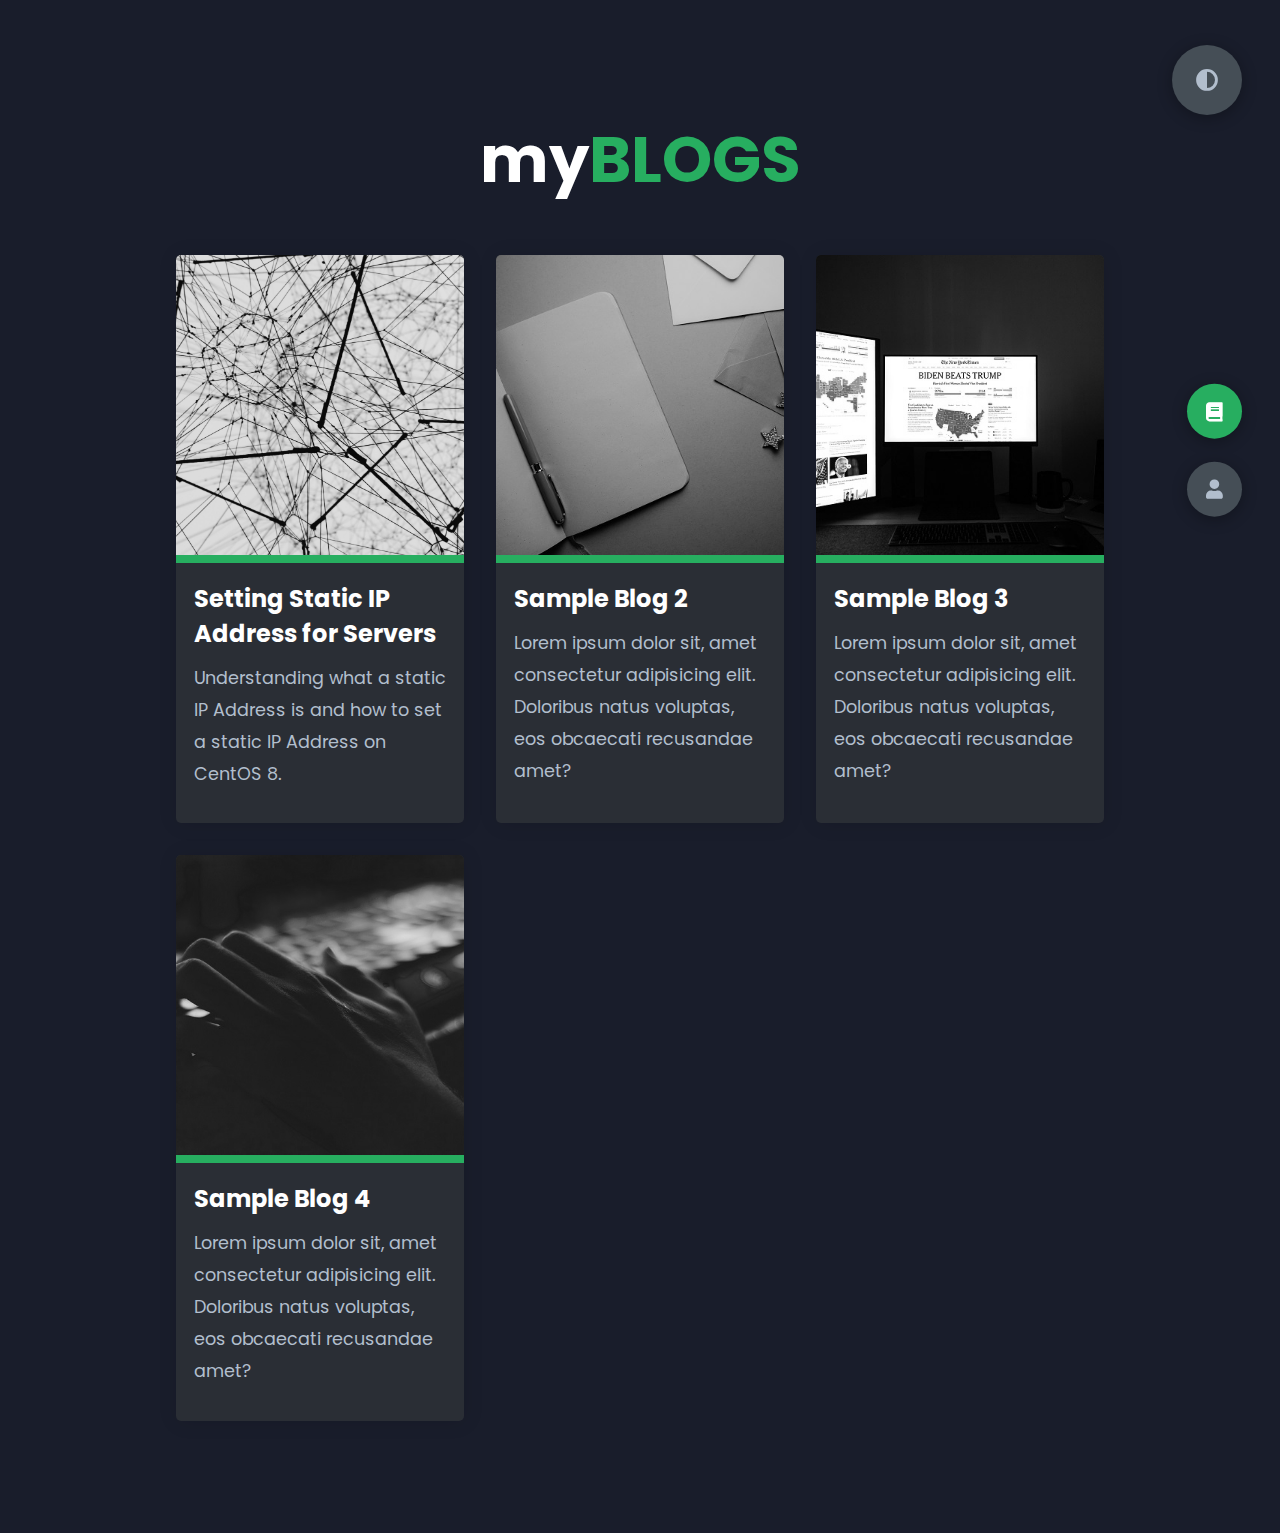
==== commit 01f66e40: "Updated sentence formation" ====
--- a/index.html
+++ b/index.html
@@ -106,7 +106,7 @@
                     <h4 class="name">Hi, I'm <span>Ashu Prasad</span>.</h4>
                     <p>
                         I'm working as a DevOps Engineer @ Bank of America. I'm part of the DataOps Team 
-                        where we provision and manage the on premise Big-Data Infrastructure through DevOps solutions. <br /> <br />
+                        where we are provisioning and managing the on premise Big-Data Infrastructure through DevOps solutions. <br /> <br />
                         I carry over 2 years of experience in the Software Industry with a focus on platform automations and metrics development.
                     </p>
                     <div class="btn-con">
--- a/assets/styles.css
+++ b/assets/styles.css
@@ -17,6 +17,8 @@
   --color-grey-4: #454e56;
   --color-grey-5: #f8f8f8;
   --color-grey-6: #12181b;
+  --color-code-comment: #356feb;
+  --color-code-emphasize: #edf046;
 }
 
 html[data-theme="dark"] {
@@ -32,6 +34,8 @@
   --color-grey-4: #454e56;
   --color-grey-5: #2a2e35;
   --color-grey-6: #12181b;
+  --color-code-comment: #54e69d;
+  --color-code-emphasize: #edf046;
 }
 
 :root {
@@ -952,6 +956,14 @@
   padding-right: 1rem;
 }
 
+.blog-container .code-block .code-lines .comments {
+  color: var(--color-code-comment);
+}
+
+.blog-container .code-block .code-lines .emphasize {
+  color: var(--color-code-emphasize);
+}
+
 .about-container .left-about p {
   padding-left: 0;
 }
